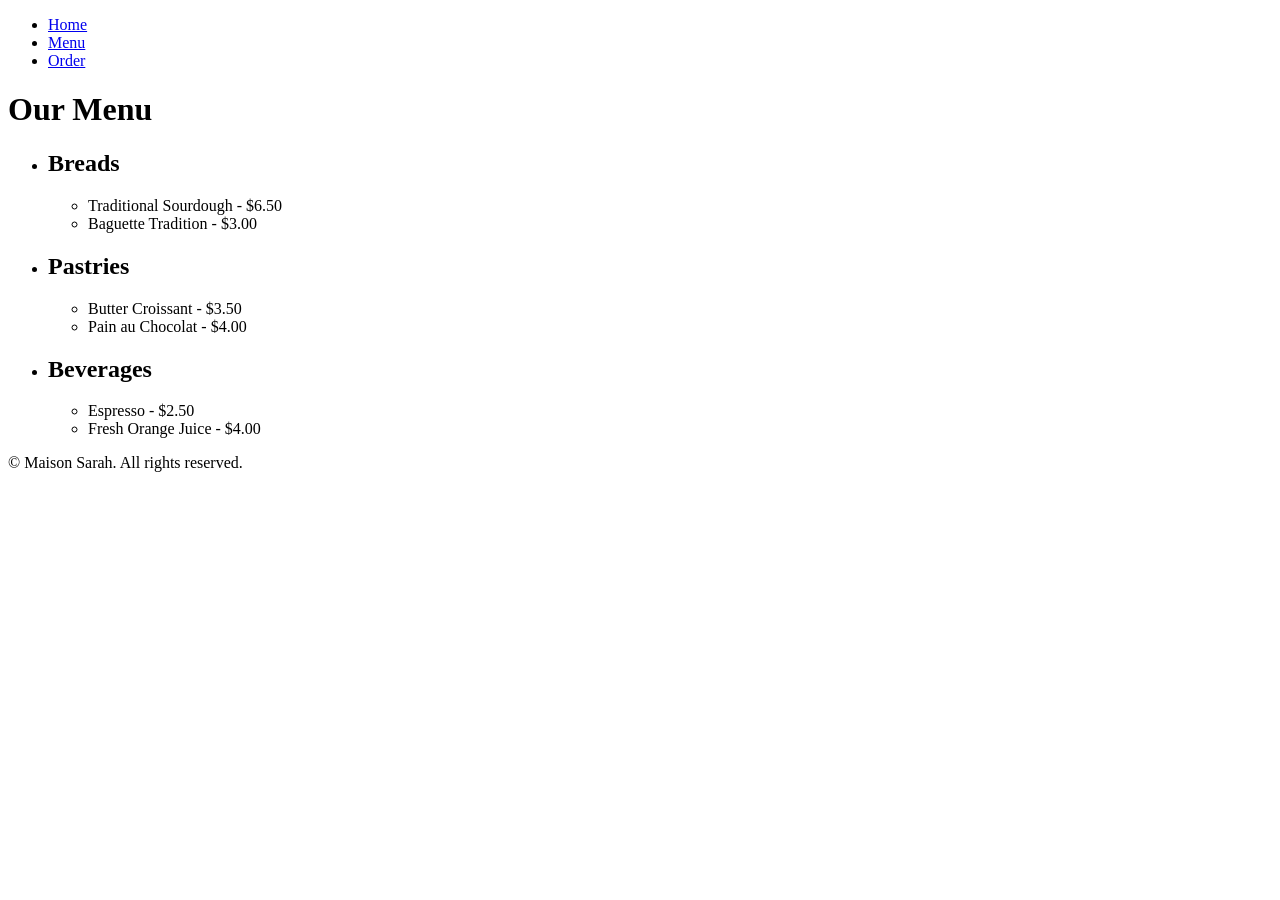
==== menu.html @ 7ff731cf "Add menu page with nested lists and price tags" ====
<!doctype html>
<html lang="en">
  <head>
    <meta charset="UTF-8" />
    <meta name="viewport" content="width=device-width, initial-scale=1.0" />
    <title>Menu - Maison Sarah</title>
  </head>
  <body>
    <header>
      <nav>
        <ul>
          <li><a href="index.html">Home</a></li>
          <li><a href="menu.html">Menu</a></li>
          <li><a href="order.html">Order</a></li>
        </ul>
      </nav>
    </header>

    <main>
      <h1>Our Menu</h1>

      <ul>
        <li>
          <h2>Breads</h2>
          <ul>
            <li>Traditional Sourdough - <span>$6.50</span></li>
            <li>Baguette Tradition - <span>$3.00</span></li>
          </ul>
        </li>
        <li>
          <h2>Pastries</h2>
          <ul>
            <li>Butter Croissant - <span>$3.50</span></li>
            <li>Pain au Chocolat - <span>$4.00</span></li>
          </ul>
        </li>
        <li>
          <h2>Beverages</h2>
          <ul>
            <li>Espresso - <span>$2.50</span></li>
            <li>Fresh Orange Juice - <span>$4.00</span></li>
          </ul>
        </li>
      </ul>
    </main>

    <footer>
      <p>&copy; Maison Sarah. All rights reserved.</p>
    </footer>
  </body>
</html>
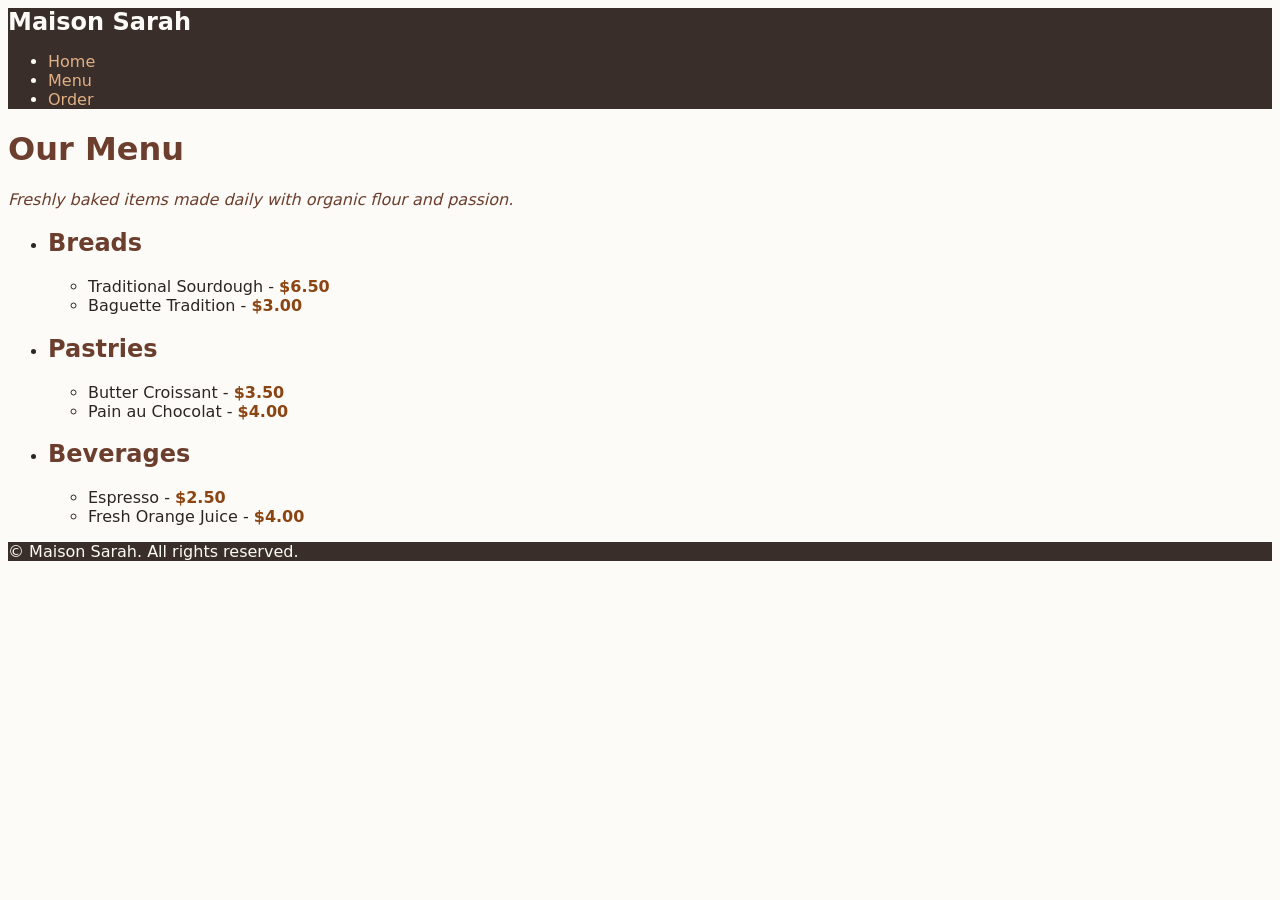
==== commit dab999c6: "Add base styles including color palette, typography, classes, and dark header/footer theme" ====
--- a/menu.html
+++ b/menu.html
@@ -4,9 +4,11 @@
     <meta charset="UTF-8" />
     <meta name="viewport" content="width=device-width, initial-scale=1.0" />
     <title>Menu - Maison Sarah</title>
+    <link rel="stylesheet" href="styles.css" />
   </head>
   <body>
     <header>
+      <span class="brand">Maison Sarah</span>
       <nav>
         <ul>
           <li><a href="index.html">Home</a></li>
@@ -18,27 +20,30 @@
 
     <main>
       <h1>Our Menu</h1>
+      <p class="tagline">
+        Freshly baked items made daily with organic flour and passion.
+      </p>
 
       <ul>
         <li>
           <h2>Breads</h2>
           <ul>
-            <li>Traditional Sourdough - <span>$6.50</span></li>
-            <li>Baguette Tradition - <span>$3.00</span></li>
+            <li>Traditional Sourdough - <span class="price">$6.50</span></li>
+            <li>Baguette Tradition - <span class="price">$3.00</span></li>
           </ul>
         </li>
         <li>
           <h2>Pastries</h2>
           <ul>
-            <li>Butter Croissant - <span>$3.50</span></li>
-            <li>Pain au Chocolat - <span>$4.00</span></li>
+            <li>Butter Croissant - <span class="price">$3.50</span></li>
+            <li>Pain au Chocolat - <span class="price">$4.00</span></li>
           </ul>
         </li>
         <li>
           <h2>Beverages</h2>
           <ul>
-            <li>Espresso - <span>$2.50</span></li>
-            <li>Fresh Orange Juice - <span>$4.00</span></li>
+            <li>Espresso - <span class="price">$2.50</span></li>
+            <li>Fresh Orange Juice - <span class="price">$4.00</span></li>
           </ul>
         </li>
       </ul>
--- a/styles.css
+++ b/styles.css
@@ -0,0 +1,49 @@
+/* Color Palette: Warm Bakery Theme */
+/* Background: #fdfbf7 (Cream) */
+/* Main Text: #2b2623 (Dark Espresso) - Contrast ratio ~14.5:1 */
+/* Header/Footer BG: #3a2e2b (Deep Roasted Coffee) */
+/* Header/Footer Text: #fdfbf7 (Cream) - Contrast ratio ~11.8:1 */
+/* Headings (h1, h2): #6b3e2e (Warm Chestnut) - Contrast ratio ~6.2:1 */
+/* Nav Links: #e0b084 (Warm Caramel) - Contrast ratio ~9.2:1 against dark header */
+/* Prices: #8b4513 (Saddle Brown) - Contrast ratio ~5.8:1 */
+
+body {
+  background-color: #fdfbf7;
+  color: #2b2623;
+  font-family:
+    system-ui,
+    -apple-system,
+    sans-serif;
+}
+
+header,
+footer {
+  background-color: #3a2e2b;
+  color: #fdfbf7;
+}
+
+h1,
+h2 {
+  color: #6b3e2e;
+}
+
+nav a {
+  color: #e0b084;
+  text-decoration: none;
+}
+
+.brand {
+  font-size: 1.5rem;
+  font-weight: bold;
+  color: #fdfbf7;
+}
+
+.tagline {
+  font-style: italic;
+  color: #6b3e2e;
+}
+
+.price {
+  color: #8b4513;
+  font-weight: bold;
+}
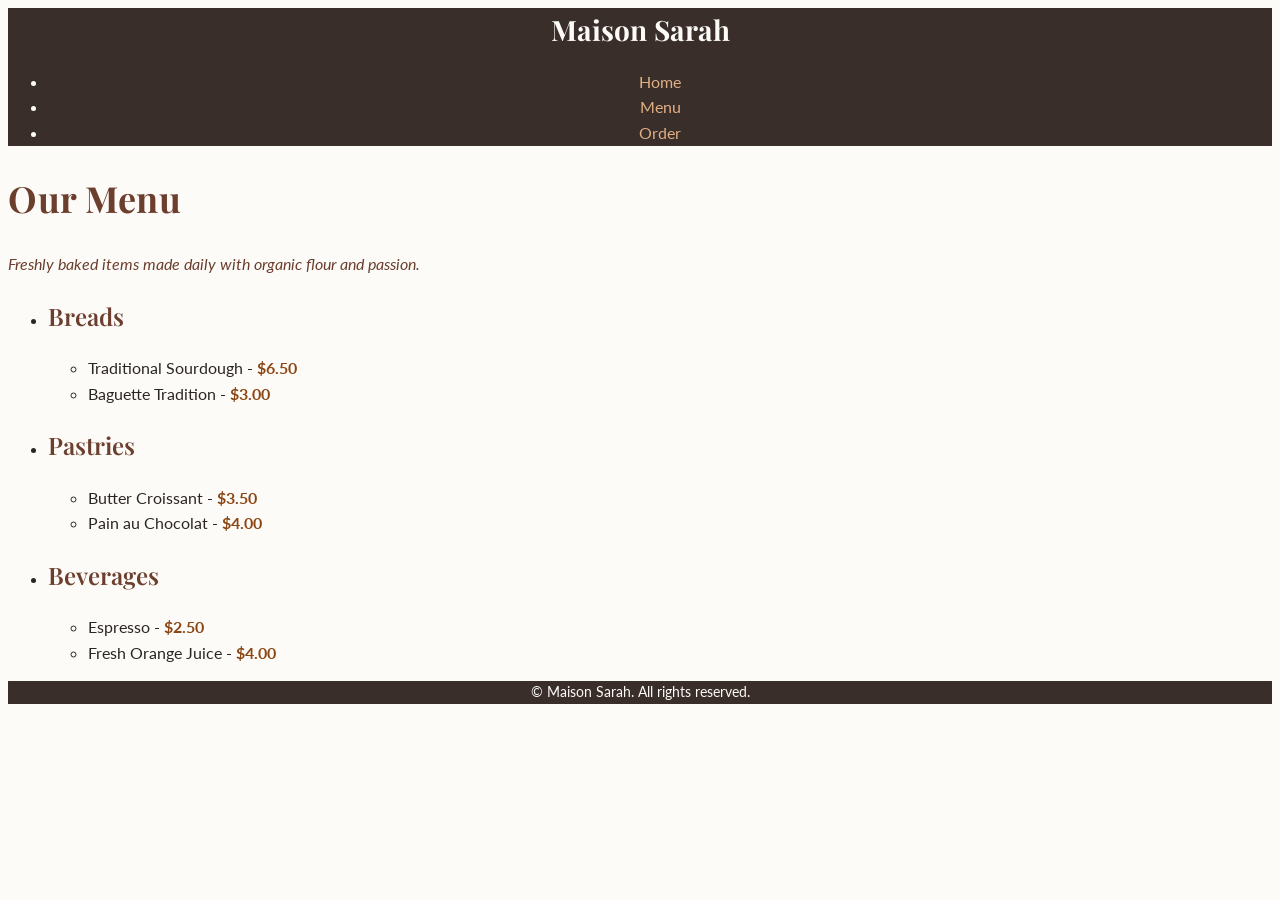
==== commit 892d0893: "Add type system with Playfair Display and Lato on a rem scale" ====
--- a/menu.html
+++ b/menu.html
@@ -4,6 +4,12 @@
     <meta charset="UTF-8" />
     <meta name="viewport" content="width=device-width, initial-scale=1.0" />
     <title>Menu - Maison Sarah</title>
+    <link rel="preconnect" href="https://fonts.googleapis.com" />
+    <link rel="preconnect" href="https://fonts.gstatic.com" crossorigin />
+    <link
+      href="https://fonts.googleapis.com/css2?family=Lato:ital,wght@0,400;0,700;1,400&family=Playfair+Display:ital,wght@0,600;0,700;1,600&display=swap"
+      rel="stylesheet"
+    />
     <link rel="stylesheet" href="styles.css" />
   </head>
   <body>
--- a/styles.css
+++ b/styles.css
@@ -7,24 +7,44 @@
 /* Nav Links: #e0b084 (Warm Caramel) - Contrast ratio ~9.2:1 against dark header */
 /* Prices: #8b4513 (Saddle Brown) - Contrast ratio ~5.8:1 */
 
+html {
+  font-size: 62.5%;
+}
+
 body {
   background-color: #fdfbf7;
   color: #2b2623;
   font-family:
+    "Lato",
     system-ui,
     -apple-system,
     sans-serif;
+  font-size: 1.6rem;
+  line-height: 1.6;
 }
 
 header,
 footer {
   background-color: #3a2e2b;
   color: #fdfbf7;
+  text-align: center;
 }
 
 h1,
 h2 {
   color: #6b3e2e;
+  font-family: "Playfair Display", Georgia, serif;
+}
+
+h1 {
+  font-size: 3.6rem;
+  font-weight: 700;
+  letter-spacing: 0.05rem;
+}
+
+h2 {
+  font-size: 2.4rem;
+  font-weight: 600;
 }
 
 nav a {
@@ -33,8 +53,9 @@
 }
 
 .brand {
-  font-size: 1.5rem;
-  font-weight: bold;
+  font-family: "Playfair Display", Georgia, serif;
+  font-size: 2.8rem;
+  font-weight: 700;
   color: #fdfbf7;
 }
 
@@ -47,3 +68,7 @@
   color: #8b4513;
   font-weight: bold;
 }
+
+footer p {
+  font-size: 1.4rem;
+}
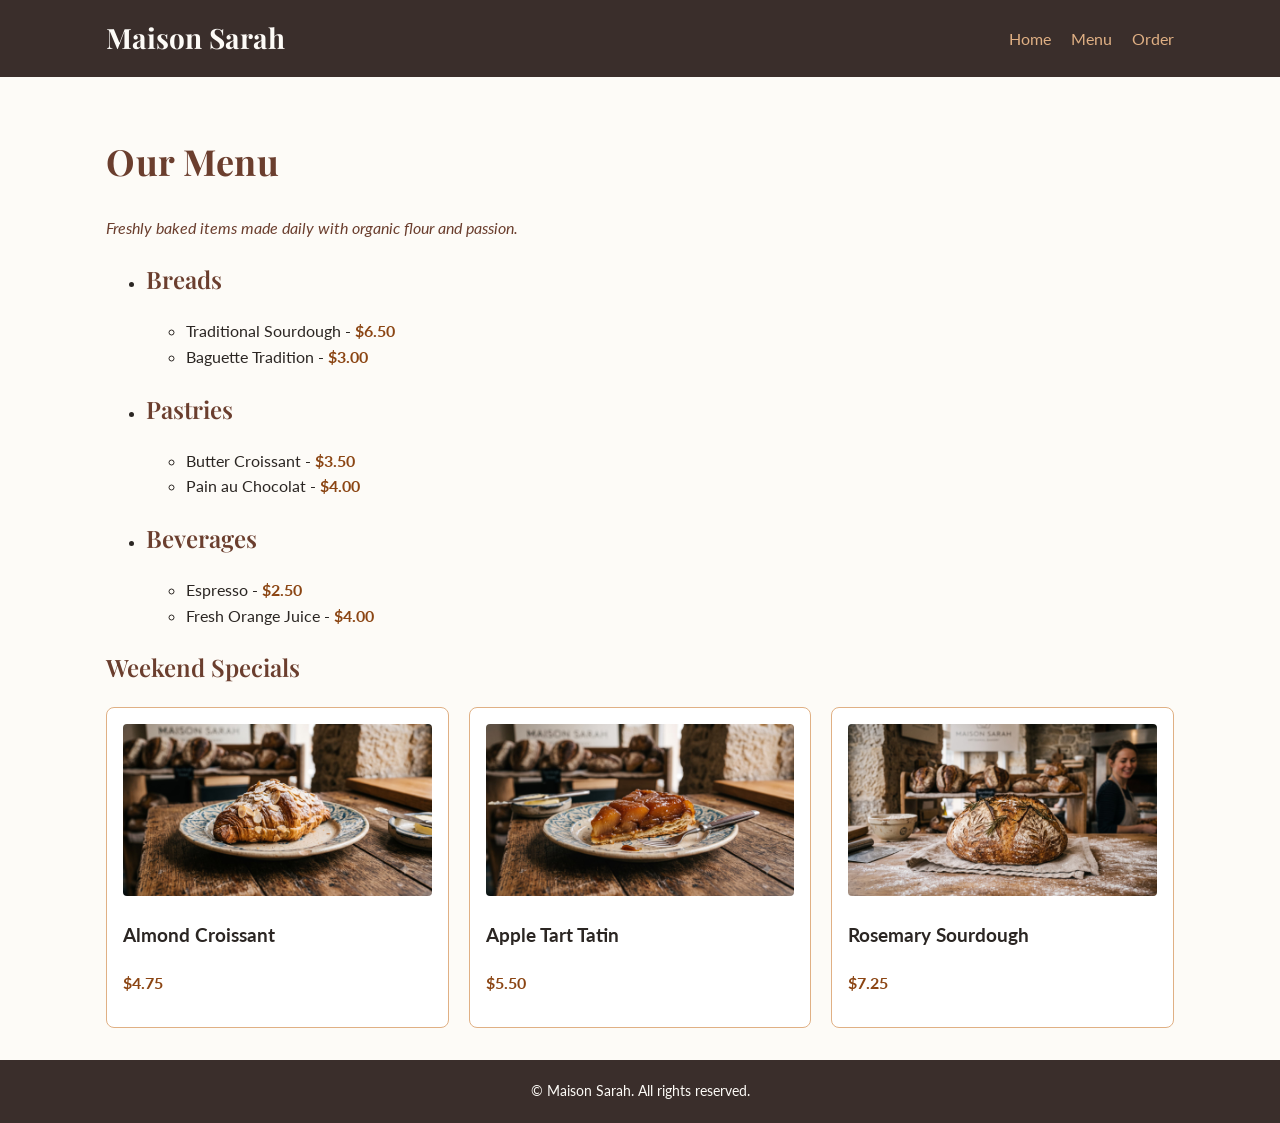
==== commit ef987b7a: "Add container, flexbox nav, and weekend specials card row" ====
--- a/menu.html
+++ b/menu.html
@@ -14,45 +14,81 @@
   </head>
   <body>
     <header>
-      <span class="brand">Maison Sarah</span>
-      <nav>
-        <ul>
-          <li><a href="index.html">Home</a></li>
-          <li><a href="menu.html">Menu</a></li>
-          <li><a href="order.html">Order</a></li>
-        </ul>
-      </nav>
+      <div class="container header-bar">
+        <span class="brand">Maison Sarah</span>
+        <nav>
+          <ul>
+            <li><a href="index.html">Home</a></li>
+            <li><a href="menu.html">Menu</a></li>
+            <li><a href="order.html">Order</a></li>
+          </ul>
+        </nav>
+      </div>
     </header>
 
     <main>
-      <h1>Our Menu</h1>
-      <p class="tagline">
-        Freshly baked items made daily with organic flour and passion.
-      </p>
+      <div class="container">
+        <h1>Our Menu</h1>
+        <p class="tagline">
+          Freshly baked items made daily with organic flour and passion.
+        </p>
 
-      <ul>
-        <li>
-          <h2>Breads</h2>
-          <ul>
-            <li>Traditional Sourdough - <span class="price">$6.50</span></li>
-            <li>Baguette Tradition - <span class="price">$3.00</span></li>
-          </ul>
-        </li>
-        <li>
-          <h2>Pastries</h2>
-          <ul>
-            <li>Butter Croissant - <span class="price">$3.50</span></li>
-            <li>Pain au Chocolat - <span class="price">$4.00</span></li>
-          </ul>
-        </li>
-        <li>
-          <h2>Beverages</h2>
-          <ul>
-            <li>Espresso - <span class="price">$2.50</span></li>
-            <li>Fresh Orange Juice - <span class="price">$4.00</span></li>
-          </ul>
-        </li>
-      </ul>
+        <ul>
+          <li>
+            <h2>Breads</h2>
+            <ul>
+              <li>Traditional Sourdough - <span class="price">$6.50</span></li>
+              <li>Baguette Tradition - <span class="price">$3.00</span></li>
+            </ul>
+          </li>
+          <li>
+            <h2>Pastries</h2>
+            <ul>
+              <li>Butter Croissant - <span class="price">$3.50</span></li>
+              <li>Pain au Chocolat - <span class="price">$4.00</span></li>
+            </ul>
+          </li>
+          <li>
+            <h2>Beverages</h2>
+            <ul>
+              <li>Espresso - <span class="price">$2.50</span></li>
+              <li>Fresh Orange Juice - <span class="price">$4.00</span></li>
+            </ul>
+          </li>
+        </ul>
+
+        <section id="weekend-specials">
+          <h2>Weekend Specials</h2>
+          <div class="card-row">
+            <article class="card">
+              <img
+                src="images/special-1.jpg"
+                alt="A golden Almond Croissant freshly dusted with powdered sugar."
+              />
+              <h3>Almond Croissant</h3>
+              <p class="price">$4.75</p>
+            </article>
+
+            <article class="card">
+              <img
+                src="images/special-2.jpg"
+                alt="A slice of classic Tart Tatin with caramelized apples."
+              />
+              <h3>Apple Tart Tatin</h3>
+              <p class="price">$5.50</p>
+            </article>
+
+            <article class="card">
+              <img
+                src="images/special-3.jpg"
+                alt="A loaf of artisanal Olive Rosemary Sourdough bread."
+              />
+              <h3>Rosemary Sourdough</h3>
+              <p class="price">$7.25</p>
+            </article>
+          </div>
+        </section>
+      </div>
     </main>
 
     <footer>
--- a/styles.css
+++ b/styles.css
@@ -1,3 +1,9 @@
+*,
+*::before,
+*::after {
+  box-sizing: border-box;
+}
+
 /* Color Palette: Warm Bakery Theme */
 /* Background: #fdfbf7 (Cream) */
 /* Main Text: #2b2623 (Dark Espresso) - Contrast ratio ~14.5:1 */
@@ -12,6 +18,7 @@
 }
 
 body {
+  margin: 0;
   background-color: #fdfbf7;
   color: #2b2623;
   font-family:
@@ -27,7 +34,6 @@
 footer {
   background-color: #3a2e2b;
   color: #fdfbf7;
-  text-align: center;
 }
 
 h1,
@@ -71,4 +77,67 @@
 
 footer p {
   font-size: 1.4rem;
+  margin: 0;
 }
+
+/* Layout & Container Rules */
+.container {
+  max-width: 1100px;
+  margin-left: auto;
+  margin-right: auto;
+  padding-left: 1.6rem;
+  padding-right: 1.6rem;
+}
+
+.header-bar {
+  display: flex;
+  justify-content: space-between;
+  align-items: center;
+  padding-top: 1.6rem;
+  padding-bottom: 1.6rem;
+}
+
+nav ul {
+  display: flex;
+  gap: 2rem;
+  list-style: none;
+  margin: 0;
+  padding: 0;
+}
+
+main {
+  padding-top: 3.2rem;
+  padding-bottom: 3.2rem;
+}
+
+footer {
+  padding-top: 2rem;
+  padding-bottom: 2rem;
+  text-align: center;
+}
+
+/* Images */
+img {
+  max-width: 100%;
+  height: auto;
+}
+
+/* Weekend Specials Cards */
+.card-row {
+  display: flex;
+  flex-wrap: wrap;
+  gap: 2rem;
+}
+
+.card {
+  flex: 1 1 250px;
+  border: 1px solid #e0b084;
+  border-radius: 8px;
+  padding: 1.6rem;
+  background-color: #ffffff;
+}
+
+.card img {
+  width: 100%;
+  border-radius: 4px;
+}
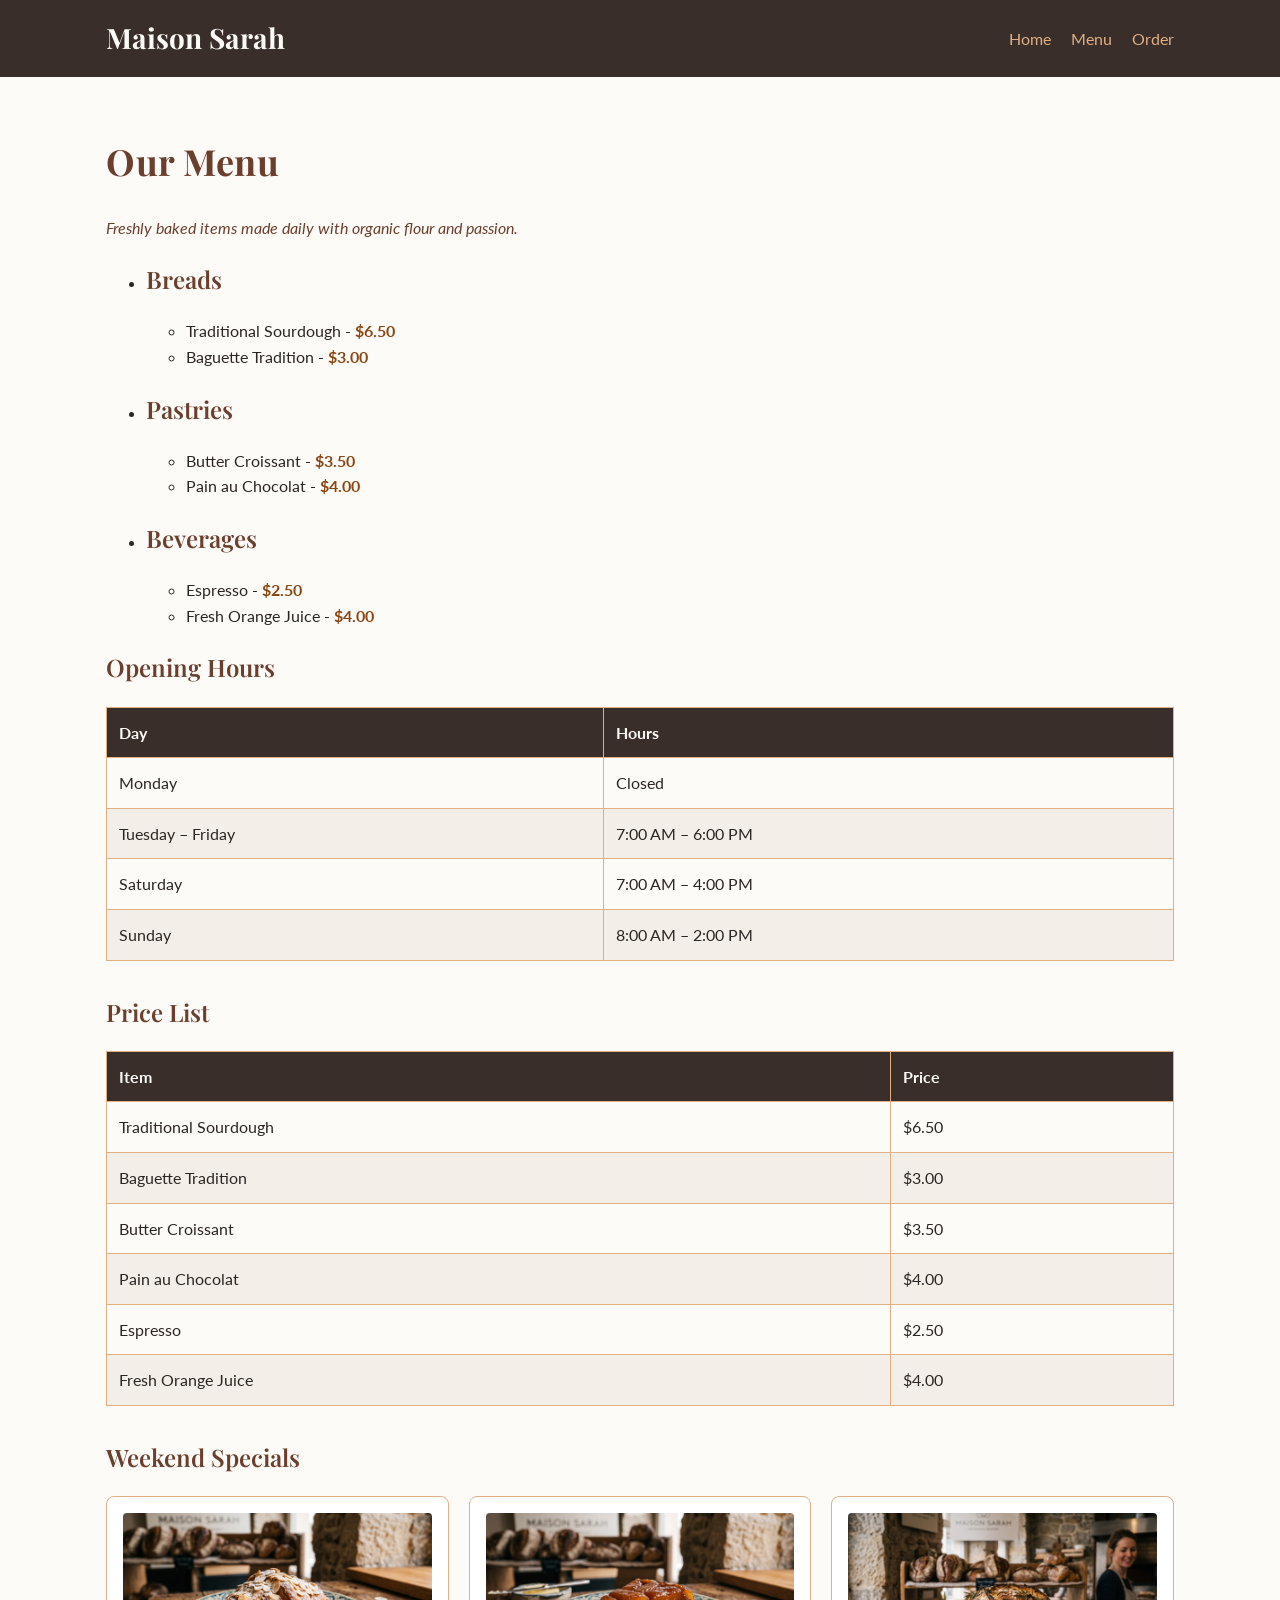
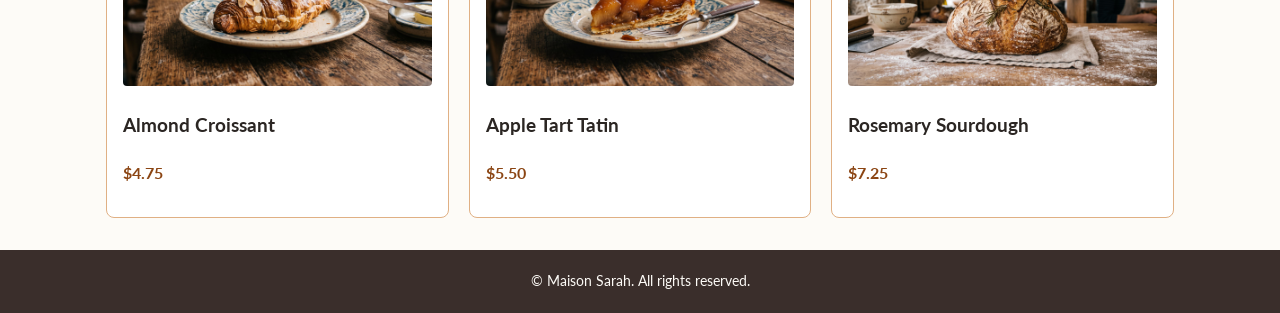
==== commit 1bc7caf3: "Add hours and price tables and the weekend pre-order form" ====
--- a/menu.html
+++ b/menu.html
@@ -57,6 +57,74 @@
           </li>
         </ul>
 
+        <section id="opening-hours">
+          <h2>Opening Hours</h2>
+          <table>
+            <thead>
+              <tr>
+                <th scope="col">Day</th>
+                <th scope="col">Hours</th>
+              </tr>
+            </thead>
+            <tbody>
+              <tr>
+                <td>Monday</td>
+                <td>Closed</td>
+              </tr>
+              <tr>
+                <td>Tuesday – Friday</td>
+                <td>7:00 AM – 6:00 PM</td>
+              </tr>
+              <tr>
+                <td>Saturday</td>
+                <td>7:00 AM – 4:00 PM</td>
+              </tr>
+              <tr>
+                <td>Sunday</td>
+                <td>8:00 AM – 2:00 PM</td>
+              </tr>
+            </tbody>
+          </table>
+        </section>
+
+        <section id="price-list">
+          <h2>Price List</h2>
+          <table>
+            <thead>
+              <tr>
+                <th scope="col">Item</th>
+                <th scope="col">Price</th>
+              </tr>
+            </thead>
+            <tbody>
+              <tr>
+                <td>Traditional Sourdough</td>
+                <td>$6.50</td>
+              </tr>
+              <tr>
+                <td>Baguette Tradition</td>
+                <td>$3.00</td>
+              </tr>
+              <tr>
+                <td>Butter Croissant</td>
+                <td>$3.50</td>
+              </tr>
+              <tr>
+                <td>Pain au Chocolat</td>
+                <td>$4.00</td>
+              </tr>
+              <tr>
+                <td>Espresso</td>
+                <td>$2.50</td>
+              </tr>
+              <tr>
+                <td>Fresh Orange Juice</td>
+                <td>$4.00</td>
+              </tr>
+            </tbody>
+          </table>
+        </section>
+
         <section id="weekend-specials">
           <h2>Weekend Specials</h2>
           <div class="card-row">
--- a/styles.css
+++ b/styles.css
@@ -141,3 +141,112 @@
   width: 100%;
   border-radius: 4px;
 }
+
+/* Accent Color for Form Controls */
+:root {
+  accent-color: #6b3e2e;
+}
+
+/* Tables */
+table {
+  width: 100%;
+  border-collapse: collapse;
+  margin-top: 1.6rem;
+  margin-bottom: 3.2rem;
+}
+
+th,
+td {
+  padding: 1.2rem;
+  text-align: left;
+  border: 1px solid #e0b084;
+}
+
+thead th {
+  background-color: #3a2e2b;
+  color: #fdfbf7;
+}
+
+tbody tr:nth-child(even) {
+  background-color: #f4eee8;
+}
+
+/* Forms */
+fieldset {
+  border: 1px solid #e0b084;
+  border-radius: 8px;
+  padding: 2rem;
+  margin-bottom: 2.4rem;
+  background-color: #ffffff;
+}
+
+legend {
+  font-family: "Playfair Display", Georgia, serif;
+  font-weight: 700;
+  color: #6b3e2e;
+  padding: 0 0.8rem;
+}
+
+.form-group {
+  margin-bottom: 1.6rem;
+}
+
+label {
+  display: block;
+  margin-bottom: 0.4rem;
+  font-weight: bold;
+}
+
+label:has(:required)::after {
+  content: " *";
+  color: #8b4513;
+}
+
+.field {
+  width: 100%;
+  max-width: 500px;
+  font-family: inherit;
+  font-size: 1.6rem;
+  padding: 0.8rem 1.2rem;
+  border: 1px solid #2b2623;
+  border-radius: 4px;
+  background-color: #fdfbf7;
+}
+
+.field:focus {
+  outline: 3px solid #e0b084;
+  outline-offset: 2px;
+}
+
+.choice {
+  display: flex;
+  align-items: center;
+  gap: 0.8rem;
+  margin-bottom: 0.8rem;
+  font-weight: normal;
+}
+
+.choice input {
+  margin: 0;
+}
+
+button[type="submit"] {
+  font-family: inherit;
+  font-size: 1.6rem;
+  font-weight: bold;
+  color: #fdfbf7;
+  background-color: #3a2e2b;
+  border: none;
+  border-radius: 4px;
+  padding: 1.2rem 2.4rem;
+  cursor: pointer;
+}
+
+button[type="submit"]:hover {
+  background-color: #6b3e2e;
+}
+
+button[type="submit"]:focus {
+  outline: 3px solid #e0b084;
+  outline-offset: 2px;
+}
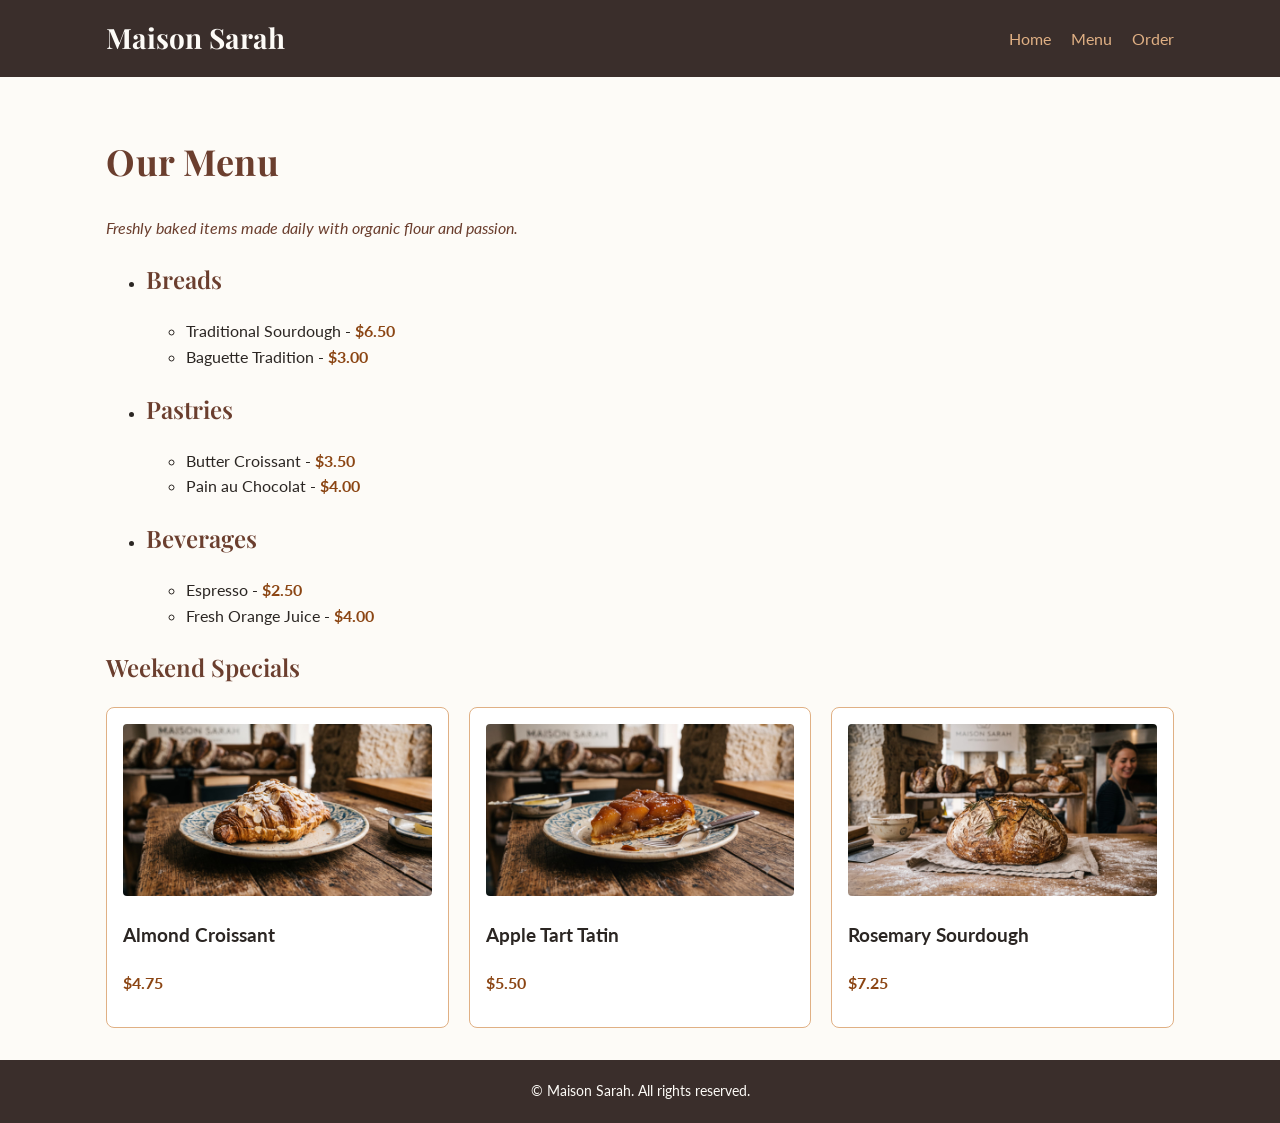
==== commit 7a3ffccb: "Merge pull request #5 from ravabulls/exercise-06-layout Add container, flexbox nav, and weekend spec" ====
--- a/menu.html
+++ b/menu.html
@@ -57,74 +57,6 @@
           </li>
         </ul>
 
-        <section id="opening-hours">
-          <h2>Opening Hours</h2>
-          <table>
-            <thead>
-              <tr>
-                <th scope="col">Day</th>
-                <th scope="col">Hours</th>
-              </tr>
-            </thead>
-            <tbody>
-              <tr>
-                <td>Monday</td>
-                <td>Closed</td>
-              </tr>
-              <tr>
-                <td>Tuesday – Friday</td>
-                <td>7:00 AM – 6:00 PM</td>
-              </tr>
-              <tr>
-                <td>Saturday</td>
-                <td>7:00 AM – 4:00 PM</td>
-              </tr>
-              <tr>
-                <td>Sunday</td>
-                <td>8:00 AM – 2:00 PM</td>
-              </tr>
-            </tbody>
-          </table>
-        </section>
-
-        <section id="price-list">
-          <h2>Price List</h2>
-          <table>
-            <thead>
-              <tr>
-                <th scope="col">Item</th>
-                <th scope="col">Price</th>
-              </tr>
-            </thead>
-            <tbody>
-              <tr>
-                <td>Traditional Sourdough</td>
-                <td>$6.50</td>
-              </tr>
-              <tr>
-                <td>Baguette Tradition</td>
-                <td>$3.00</td>
-              </tr>
-              <tr>
-                <td>Butter Croissant</td>
-                <td>$3.50</td>
-              </tr>
-              <tr>
-                <td>Pain au Chocolat</td>
-                <td>$4.00</td>
-              </tr>
-              <tr>
-                <td>Espresso</td>
-                <td>$2.50</td>
-              </tr>
-              <tr>
-                <td>Fresh Orange Juice</td>
-                <td>$4.00</td>
-              </tr>
-            </tbody>
-          </table>
-        </section>
-
         <section id="weekend-specials">
           <h2>Weekend Specials</h2>
           <div class="card-row">
--- a/styles.css
+++ b/styles.css
@@ -141,112 +141,3 @@
   width: 100%;
   border-radius: 4px;
 }
-
-/* Accent Color for Form Controls */
-:root {
-  accent-color: #6b3e2e;
-}
-
-/* Tables */
-table {
-  width: 100%;
-  border-collapse: collapse;
-  margin-top: 1.6rem;
-  margin-bottom: 3.2rem;
-}
-
-th,
-td {
-  padding: 1.2rem;
-  text-align: left;
-  border: 1px solid #e0b084;
-}
-
-thead th {
-  background-color: #3a2e2b;
-  color: #fdfbf7;
-}
-
-tbody tr:nth-child(even) {
-  background-color: #f4eee8;
-}
-
-/* Forms */
-fieldset {
-  border: 1px solid #e0b084;
-  border-radius: 8px;
-  padding: 2rem;
-  margin-bottom: 2.4rem;
-  background-color: #ffffff;
-}
-
-legend {
-  font-family: "Playfair Display", Georgia, serif;
-  font-weight: 700;
-  color: #6b3e2e;
-  padding: 0 0.8rem;
-}
-
-.form-group {
-  margin-bottom: 1.6rem;
-}
-
-label {
-  display: block;
-  margin-bottom: 0.4rem;
-  font-weight: bold;
-}
-
-label:has(:required)::after {
-  content: " *";
-  color: #8b4513;
-}
-
-.field {
-  width: 100%;
-  max-width: 500px;
-  font-family: inherit;
-  font-size: 1.6rem;
-  padding: 0.8rem 1.2rem;
-  border: 1px solid #2b2623;
-  border-radius: 4px;
-  background-color: #fdfbf7;
-}
-
-.field:focus {
-  outline: 3px solid #e0b084;
-  outline-offset: 2px;
-}
-
-.choice {
-  display: flex;
-  align-items: center;
-  gap: 0.8rem;
-  margin-bottom: 0.8rem;
-  font-weight: normal;
-}
-
-.choice input {
-  margin: 0;
-}
-
-button[type="submit"] {
-  font-family: inherit;
-  font-size: 1.6rem;
-  font-weight: bold;
-  color: #fdfbf7;
-  background-color: #3a2e2b;
-  border: none;
-  border-radius: 4px;
-  padding: 1.2rem 2.4rem;
-  cursor: pointer;
-}
-
-button[type="submit"]:hover {
-  background-color: #6b3e2e;
-}
-
-button[type="submit"]:focus {
-  outline: 3px solid #e0b084;
-  outline-offset: 2px;
-}
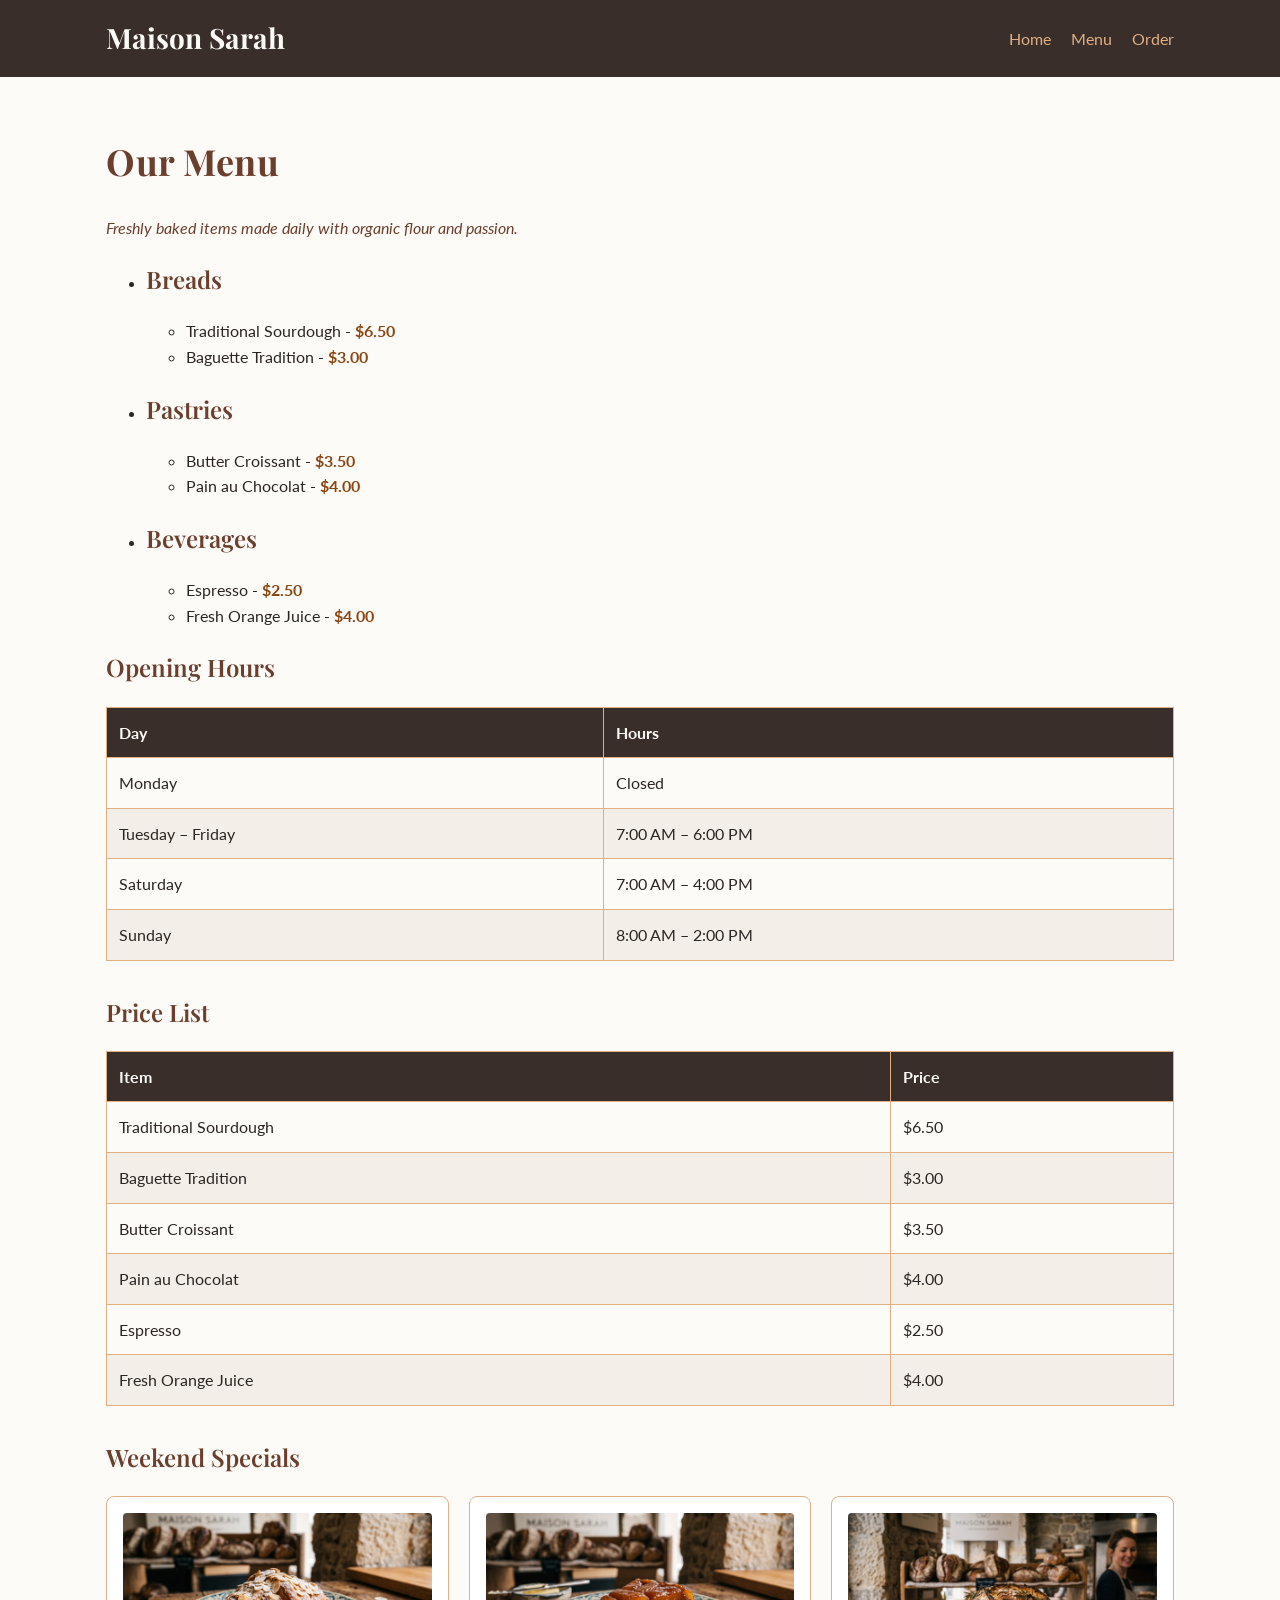
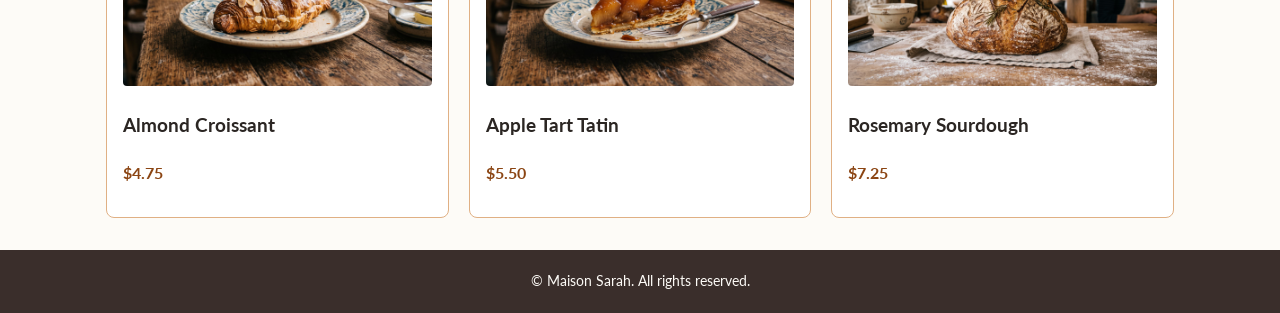
==== commit a03adbb2: "Merge pull request #6 from ravabulls/exercise-07-tables-and-form Add hours and price tables and the " ====
--- a/menu.html
+++ b/menu.html
@@ -57,6 +57,74 @@
           </li>
         </ul>
 
+        <section id="opening-hours">
+          <h2>Opening Hours</h2>
+          <table>
+            <thead>
+              <tr>
+                <th scope="col">Day</th>
+                <th scope="col">Hours</th>
+              </tr>
+            </thead>
+            <tbody>
+              <tr>
+                <td>Monday</td>
+                <td>Closed</td>
+              </tr>
+              <tr>
+                <td>Tuesday – Friday</td>
+                <td>7:00 AM – 6:00 PM</td>
+              </tr>
+              <tr>
+                <td>Saturday</td>
+                <td>7:00 AM – 4:00 PM</td>
+              </tr>
+              <tr>
+                <td>Sunday</td>
+                <td>8:00 AM – 2:00 PM</td>
+              </tr>
+            </tbody>
+          </table>
+        </section>
+
+        <section id="price-list">
+          <h2>Price List</h2>
+          <table>
+            <thead>
+              <tr>
+                <th scope="col">Item</th>
+                <th scope="col">Price</th>
+              </tr>
+            </thead>
+            <tbody>
+              <tr>
+                <td>Traditional Sourdough</td>
+                <td>$6.50</td>
+              </tr>
+              <tr>
+                <td>Baguette Tradition</td>
+                <td>$3.00</td>
+              </tr>
+              <tr>
+                <td>Butter Croissant</td>
+                <td>$3.50</td>
+              </tr>
+              <tr>
+                <td>Pain au Chocolat</td>
+                <td>$4.00</td>
+              </tr>
+              <tr>
+                <td>Espresso</td>
+                <td>$2.50</td>
+              </tr>
+              <tr>
+                <td>Fresh Orange Juice</td>
+                <td>$4.00</td>
+              </tr>
+            </tbody>
+          </table>
+        </section>
+
         <section id="weekend-specials">
           <h2>Weekend Specials</h2>
           <div class="card-row">
--- a/styles.css
+++ b/styles.css
@@ -141,3 +141,112 @@
   width: 100%;
   border-radius: 4px;
 }
+
+/* Accent Color for Form Controls */
+:root {
+  accent-color: #6b3e2e;
+}
+
+/* Tables */
+table {
+  width: 100%;
+  border-collapse: collapse;
+  margin-top: 1.6rem;
+  margin-bottom: 3.2rem;
+}
+
+th,
+td {
+  padding: 1.2rem;
+  text-align: left;
+  border: 1px solid #e0b084;
+}
+
+thead th {
+  background-color: #3a2e2b;
+  color: #fdfbf7;
+}
+
+tbody tr:nth-child(even) {
+  background-color: #f4eee8;
+}
+
+/* Forms */
+fieldset {
+  border: 1px solid #e0b084;
+  border-radius: 8px;
+  padding: 2rem;
+  margin-bottom: 2.4rem;
+  background-color: #ffffff;
+}
+
+legend {
+  font-family: "Playfair Display", Georgia, serif;
+  font-weight: 700;
+  color: #6b3e2e;
+  padding: 0 0.8rem;
+}
+
+.form-group {
+  margin-bottom: 1.6rem;
+}
+
+label {
+  display: block;
+  margin-bottom: 0.4rem;
+  font-weight: bold;
+}
+
+label:has(:required)::after {
+  content: " *";
+  color: #8b4513;
+}
+
+.field {
+  width: 100%;
+  max-width: 500px;
+  font-family: inherit;
+  font-size: 1.6rem;
+  padding: 0.8rem 1.2rem;
+  border: 1px solid #2b2623;
+  border-radius: 4px;
+  background-color: #fdfbf7;
+}
+
+.field:focus {
+  outline: 3px solid #e0b084;
+  outline-offset: 2px;
+}
+
+.choice {
+  display: flex;
+  align-items: center;
+  gap: 0.8rem;
+  margin-bottom: 0.8rem;
+  font-weight: normal;
+}
+
+.choice input {
+  margin: 0;
+}
+
+button[type="submit"] {
+  font-family: inherit;
+  font-size: 1.6rem;
+  font-weight: bold;
+  color: #fdfbf7;
+  background-color: #3a2e2b;
+  border: none;
+  border-radius: 4px;
+  padding: 1.2rem 2.4rem;
+  cursor: pointer;
+}
+
+button[type="submit"]:hover {
+  background-color: #6b3e2e;
+}
+
+button[type="submit"]:focus {
+  outline: 3px solid #e0b084;
+  outline-offset: 2px;
+}
